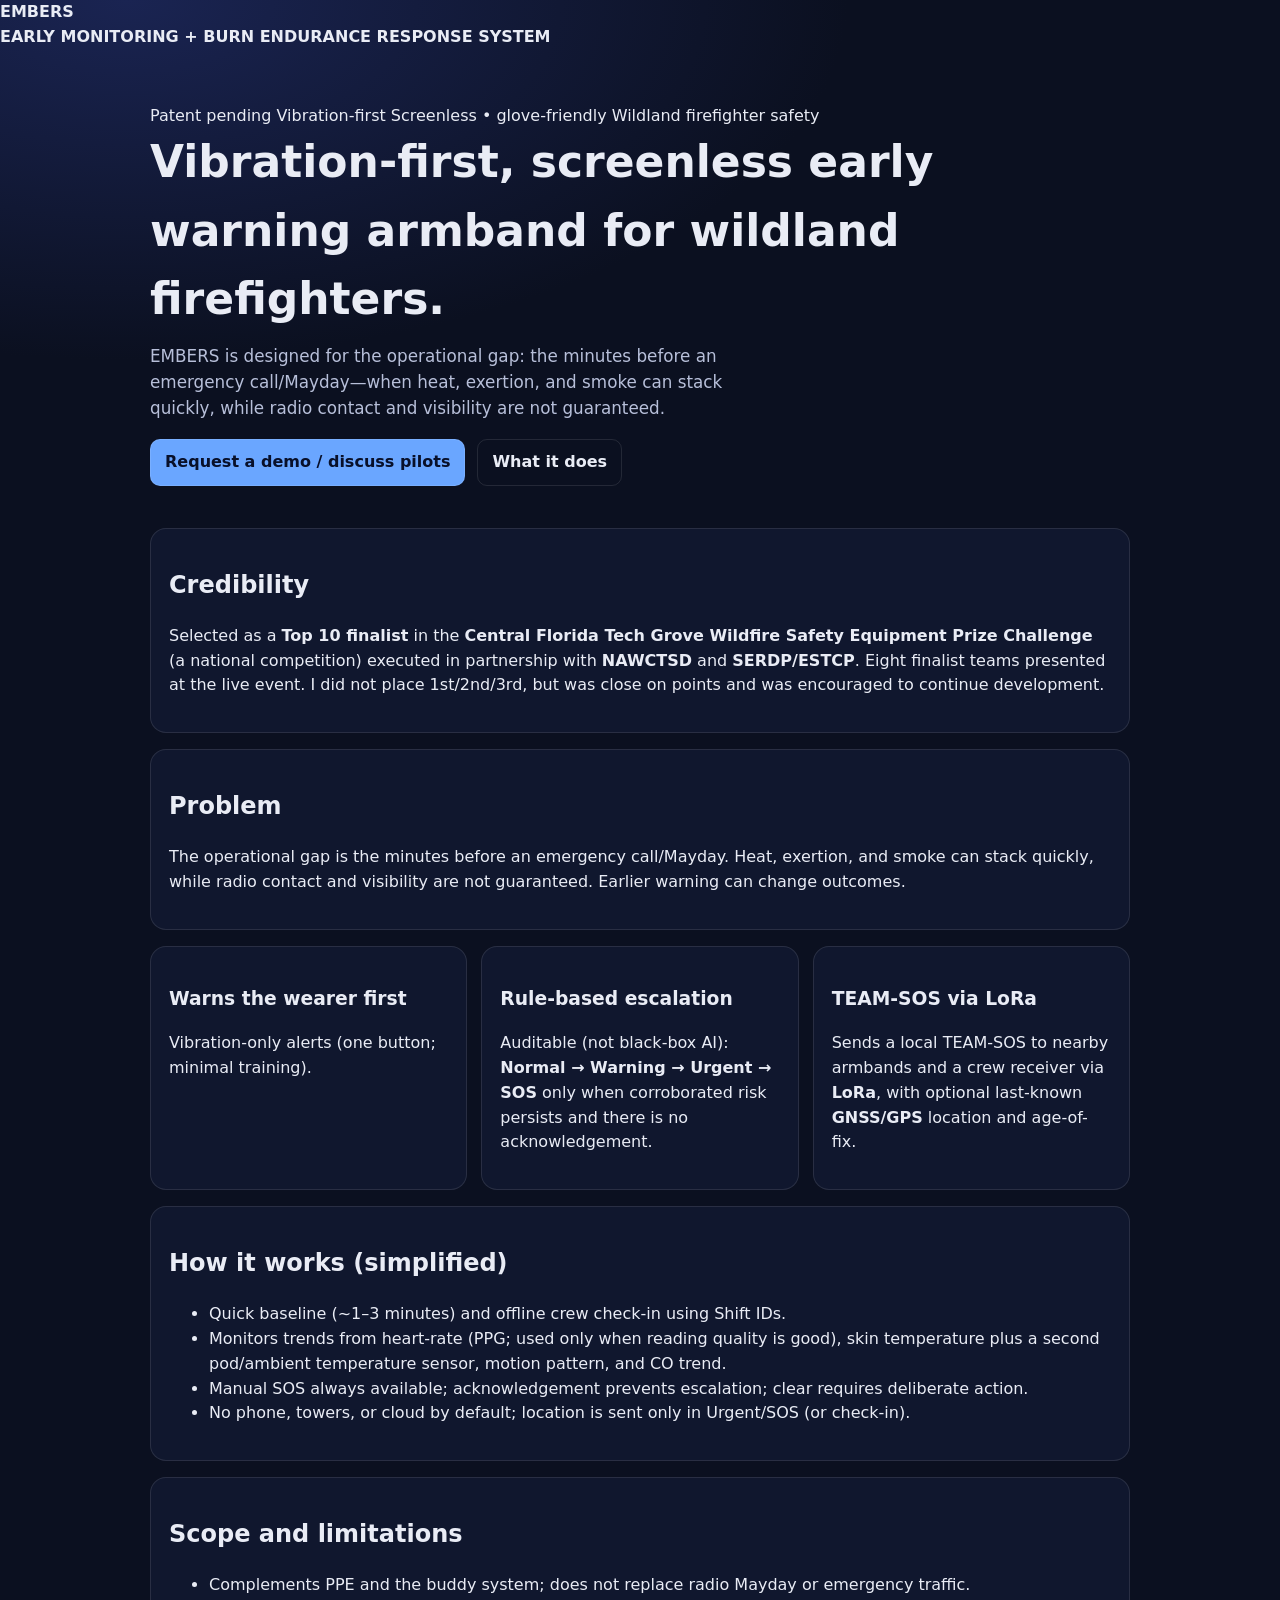
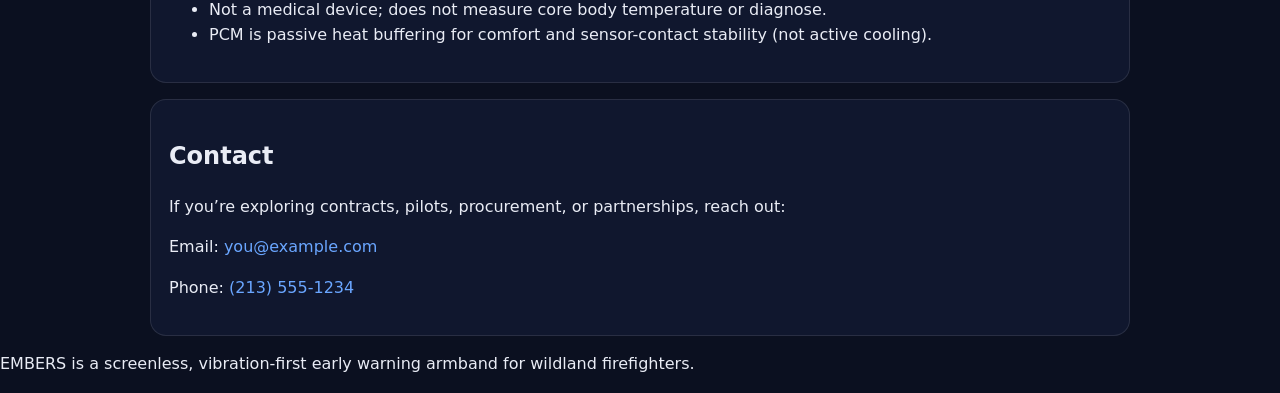
==== index.html @ fbd18cb7 "Update index.html" ====
<!doctype html>
<html lang="en">
  <head>
    <meta charset="UTF-8" />
    <meta name="viewport" content="width=device-width, initial-scale=1" />
    <title>EMBERS — Wildland Firefighter Safety Armband</title>
    <meta
      name="description"
      content="EMBERS (Early Monitoring + Burn-Endurance Response System) is a vibration-first, screenless early warning armband for wildland firefighters. Patent pending."
    />
    <!-- Your CSS file is currently named styls.css -->
    <link rel="stylesheet" href="styls.css" />
  </head>

  <body>
    <!-- Top-left mini logo + acronym -->
    <header class="topbar">
      <div class="brand">
        <!-- Upload a mini logo named embers-mini.png (or embers-mini.svg) -->
        <img class="brandLogo" src="embers-mini.png" alt="EMBERS mini logo"
             onerror="this.style.display='none'">
        <div class="brandText">
          <div class="brandName">EMBERS</div>
          <div class="brandSpellout">EARLY MONITORING + BURN ENDURANCE RESPONSE SYSTEM</div>
        </div>
      </div>
    </header>

    <main class="wrap">
      <section class="hero">
        <div class="badges">
          <span class="badge">Patent pending</span>
          <span class="badge subtle">Vibration-first</span>
          <span class="badge subtle">Screenless • glove-friendly</span>
          <span class="badge subtle">Wildland firefighter safety</span>
        </div>

        <h1>Vibration-first, screenless early warning armband for wildland firefighters.</h1>

        <p class="lead">
          EMBERS is designed for the operational gap: the minutes before an emergency call/Mayday—when heat, exertion,
          and smoke can stack quickly, while radio contact and visibility are not guaranteed.
        </p>

        <div class="cta">
          <a class="btn" href="#contact">Request a demo / discuss pilots</a>
          <a class="btn ghost" href="#does">What it does</a>
        </div>
      </section>

      <section class="card">
        <h2>Credibility</h2>
        <p>
          Selected as a <strong>Top 10 finalist</strong> in the
          <strong> Central Florida Tech Grove Wildfire Safety Equipment Prize Challenge</strong> (a national competition)
          executed in partnership with <strong>NAWCTSD</strong> and <strong>SERDP/ESTCP</strong>. Eight finalist teams
          presented at the live event. I did not place 1st/2nd/3rd, but was close on points and was encouraged to
          continue development.
        </p>
      </section>

      <section class="card" id="problem">
        <h2>Problem</h2>
        <p>
          The operational gap is the minutes before an emergency call/Mayday. Heat, exertion, and smoke can stack quickly,
          while radio contact and visibility are not guaranteed. Earlier warning can change outcomes.
        </p>
      </section>

      <section class="grid" id="does">
        <div class="card">
          <h3>Warns the wearer first</h3>
          <p>Vibration-only alerts (one button; minimal training).</p>
        </div>

        <div class="card">
          <h3>Rule-based escalation</h3>
          <p>
            Auditable (not black-box AI): <strong>Normal → Warning → Urgent → SOS</strong> only when corroborated risk
            persists and there is no acknowledgement.
          </p>
        </div>

        <div class="card">
          <h3>TEAM‑SOS via LoRa</h3>
          <p>
            Sends a local TEAM‑SOS to nearby armbands and a crew receiver via <strong>LoRa</strong>, with optional last-known
            <strong> GNSS/GPS</strong> location and age-of-fix.
          </p>
        </div>
      </section>

      <section class="card" id="how">
        <h2>How it works (simplified)</h2>
        <ul class="bullets">
          <li>Quick baseline (~1–3 minutes) and offline crew check-in using Shift IDs.</li>
          <li>
            Monitors trends from heart-rate (PPG; used only when reading quality is good), skin temperature plus a second
            pod/ambient temperature sensor, motion pattern, and CO trend.
          </li>
          <li>Manual SOS always available; acknowledgement prevents escalation; clear requires deliberate action.</li>
          <li>No phone, towers, or cloud by default; location is sent only in Urgent/SOS (or check-in).</li>
        </ul>
      </section>

      <section class="card" id="scope">
        <h2>Scope and limitations</h2>
        <ul class="bullets">
          <li>Complements PPE and the buddy system; does not replace radio Mayday or emergency traffic.</li>
          <li>Not a medical device; does not measure core body temperature or diagnose.</li>
          <li>PCM is passive heat buffering for comfort and sensor-contact stability (not active cooling).</li>
        </ul>
      </section>

      <section class="card" id="contact">
        <h2>Contact</h2>
        <p>If you’re exploring contracts, pilots, procurement, or partnerships, reach out:</p>

        <!-- CHANGE THESE -->
        <p>Email: <a href="mailto:you@example.com">you@example.com</a></p>
        <p>Phone: <a href="tel:+12135551234">(213) 555-1234</a></p>
      </section>
    </main>

    <!-- Bottom explanation + flame logo -->
    <section class="bottomMark">
      <p class="embersOneLine">
        EMBERS is a screenless, vibration-first early warning armband for wildland firefighters.
      </p>

      <!-- Upload a flame logo named embers-flame.png (or embers-flame.svg) -->
      <img class="flameLogo" src="embers-flame.png" alt="EMBERS flame logo"
           onerror="this.style.display='none'">
    </section>

    <script src="script.js"></script>
  </body>
</html>
---- styls.css ----
:root{
  --bg:#0b1020;
  --card:#121a33;
  --text:#e9ecf5;
  --muted:#b7bfd9;
  --accent:#6aa6ff;
  --border: rgba(255,255,255,.10);
}

*{ box-sizing:border-box; }
html,body{ margin:0; padding:0; }
body{
  font-family: system-ui, -apple-system, Segoe UI, Roboto, Arial, sans-serif;
  background: radial-gradient(1200px 600px at 10% 0%, #1a2452 0%, var(--bg) 60%);
  color: var(--text);
  line-height: 1.55;
}

a{ color: var(--accent); text-decoration: none; }
a:hover{ text-decoration: underline; }

.wrap{ width:min(980px, 92vw); margin:0 auto; }

.header{
  padding: 18px 0;
  display:flex;
  align-items:center;
  justify-content:space-between;
  gap:16px;
  position: sticky;
  top: 0;
  backdrop-filter: blur(10px);
  background: rgba(11,16,32,.65);
  border-bottom: 1px solid var(--border);
}

.brand{ font-weight: 700; }

.nav{ display:flex; align-items:center; gap:14px; }
.nav a{ color: var(--text); opacity:.9; }
.nav a:hover{ opacity:1; }

.btn{
  display:inline-block;
  padding: 10px 14px;
  border-radius: 10px;
  background: var(--accent);
  color: #08102a;
  font-weight: 700;
  border: 1px solid rgba(255,255,255,.1);
}
.btn:hover{ text-decoration:none; filter: brightness(1.05); }
.btn.ghost{
  background: transparent;
  color: var(--text);
  border: 1px solid var(--border);
}

.hero{ padding: 54px 0 26px; }
.hero h1{ font-size: clamp(28px, 4vw, 44px); margin:0 0 10px; }
.lead{ color: var(--muted); font-size: 1.05rem; margin:0 0 18px; max-width: 60ch; }
.cta{ display:flex; gap:12px; flex-wrap:wrap; }

.card{
  background: rgba(18,26,51,.8);
  border: 1px solid var(--border);
  border-radius: 16px;
  padding: 18px;
  margin: 16px 0;
}

.grid{
  display:grid;
  grid-template-columns: repeat(3, 1fr);
  gap: 14px;
  margin: 16px 0;
}
.grid .card{ margin:0; }

.footer{
  padding: 26px 0 50px;
  color: var(--muted);
  text-align: center;
  font-size: .95rem;
}

@media (max-width: 820px){
  .grid{ grid-template-columns: 1fr; }
  .nav{ gap:10px; }
}
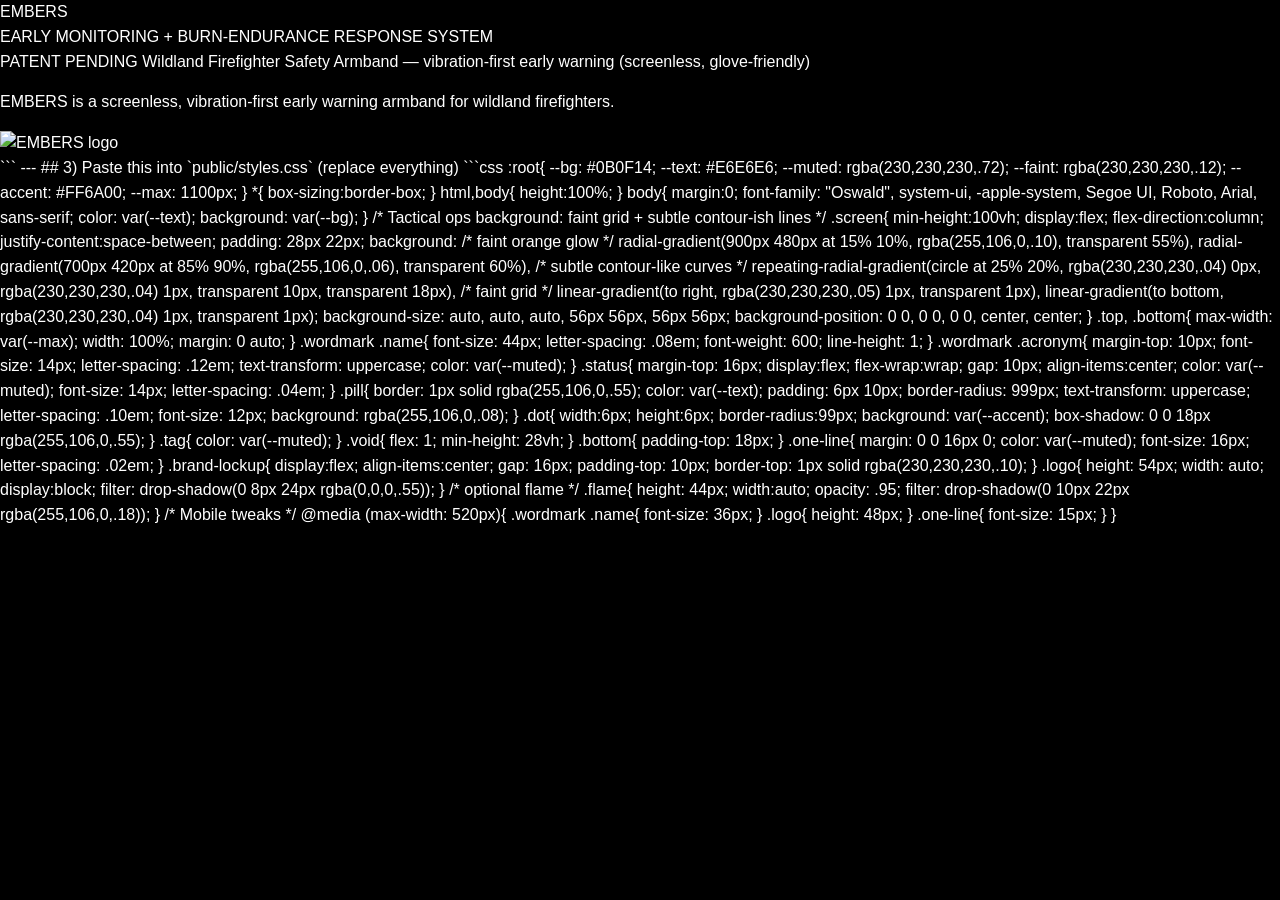
==== commit 2f70ae74: "Update index.html" ====
--- a/index.html
+++ b/index.html
@@ -1,138 +1,209 @@
 <!doctype html>
 <html lang="en">
-  <head>
-    <meta charset="UTF-8" />
-    <meta name="viewport" content="width=device-width, initial-scale=1" />
-    <title>EMBERS — Wildland Firefighter Safety Armband</title>
-    <meta
-      name="description"
-      content="EMBERS (Early Monitoring + Burn-Endurance Response System) is a vibration-first, screenless early warning armband for wildland firefighters. Patent pending."
-    />
-    <!-- Your CSS file is currently named styls.css -->
-    <link rel="stylesheet" href="styls.css" />
-  </head>
-
-  <body>
-    <!-- Top-left mini logo + acronym -->
-    <header class="topbar">
-      <div class="brand">
-        <!-- Upload a mini logo named embers-mini.png (or embers-mini.svg) -->
-        <img class="brandLogo" src="embers-mini.png" alt="EMBERS mini logo"
-             onerror="this.style.display='none'">
-        <div class="brandText">
-          <div class="brandName">EMBERS</div>
-          <div class="brandSpellout">EARLY MONITORING + BURN ENDURANCE RESPONSE SYSTEM</div>
-        </div>
+<head>
+  <meta charset="utf-8" />
+  <meta name="viewport" content="width=device-width,initial-scale=1" />
+  <title>EMBERS</title>
+
+  <!-- Oswald font -->
+  <link rel="preconnect" href="https://fonts.googleapis.com">
+  <link rel="preconnect" href="https://fonts.gstatic.com" crossorigin>
+  <link href="https://fonts.googleapis.com/css2?family=Oswald:wght@300;400;500;600;700&display=swap" rel="stylesheet">
+
+  <link rel="stylesheet" href="./styles.css" />
+</head>
+
+<body>
+  <main class="screen">
+    <!-- Minimal top area (optional). Leave empty for ultra-minimal look. -->
+    <header class="top">
+      <div class="wordmark">
+        <div class="name">EMBERS</div>
+        <div class="acronym">EARLY MONITORING + BURN‑ENDURANCE RESPONSE SYSTEM</div>
+      </div>
+      <div class="status">
+        <span class="pill">PATENT PENDING</span>
+        <span class="dot"></span>
+        <span class="tag">Wildland Firefighter Safety Armband — vibration‑first early warning (screenless, glove‑friendly)</span>
       </div>
     </header>
 
-    <main class="wrap">
-      <section class="hero">
-        <div class="badges">
-          <span class="badge">Patent pending</span>
-          <span class="badge subtle">Vibration-first</span>
-          <span class="badge subtle">Screenless • glove-friendly</span>
-          <span class="badge subtle">Wildland firefighter safety</span>
-        </div>
-
-        <h1>Vibration-first, screenless early warning armband for wildland firefighters.</h1>
-
-        <p class="lead">
-          EMBERS is designed for the operational gap: the minutes before an emergency call/Mayday—when heat, exertion,
-          and smoke can stack quickly, while radio contact and visibility are not guaranteed.
-        </p>
-
-        <div class="cta">
-          <a class="btn" href="#contact">Request a demo / discuss pilots</a>
-          <a class="btn ghost" href="#does">What it does</a>
-        </div>
-      </section>
-
-      <section class="card">
-        <h2>Credibility</h2>
-        <p>
-          Selected as a <strong>Top 10 finalist</strong> in the
-          <strong> Central Florida Tech Grove Wildfire Safety Equipment Prize Challenge</strong> (a national competition)
-          executed in partnership with <strong>NAWCTSD</strong> and <strong>SERDP/ESTCP</strong>. Eight finalist teams
-          presented at the live event. I did not place 1st/2nd/3rd, but was close on points and was encouraged to
-          continue development.
-        </p>
-      </section>
-
-      <section class="card" id="problem">
-        <h2>Problem</h2>
-        <p>
-          The operational gap is the minutes before an emergency call/Mayday. Heat, exertion, and smoke can stack quickly,
-          while radio contact and visibility are not guaranteed. Earlier warning can change outcomes.
-        </p>
-      </section>
-
-      <section class="grid" id="does">
-        <div class="card">
-          <h3>Warns the wearer first</h3>
-          <p>Vibration-only alerts (one button; minimal training).</p>
-        </div>
-
-        <div class="card">
-          <h3>Rule-based escalation</h3>
-          <p>
-            Auditable (not black-box AI): <strong>Normal → Warning → Urgent → SOS</strong> only when corroborated risk
-            persists and there is no acknowledgement.
-          </p>
-        </div>
-
-        <div class="card">
-          <h3>TEAM‑SOS via LoRa</h3>
-          <p>
-            Sends a local TEAM‑SOS to nearby armbands and a crew receiver via <strong>LoRa</strong>, with optional last-known
-            <strong> GNSS/GPS</strong> location and age-of-fix.
-          </p>
-        </div>
-      </section>
-
-      <section class="card" id="how">
-        <h2>How it works (simplified)</h2>
-        <ul class="bullets">
-          <li>Quick baseline (~1–3 minutes) and offline crew check-in using Shift IDs.</li>
-          <li>
-            Monitors trends from heart-rate (PPG; used only when reading quality is good), skin temperature plus a second
-            pod/ambient temperature sensor, motion pattern, and CO trend.
-          </li>
-          <li>Manual SOS always available; acknowledgement prevents escalation; clear requires deliberate action.</li>
-          <li>No phone, towers, or cloud by default; location is sent only in Urgent/SOS (or check-in).</li>
-        </ul>
-      </section>
-
-      <section class="card" id="scope">
-        <h2>Scope and limitations</h2>
-        <ul class="bullets">
-          <li>Complements PPE and the buddy system; does not replace radio Mayday or emergency traffic.</li>
-          <li>Not a medical device; does not measure core body temperature or diagnose.</li>
-          <li>PCM is passive heat buffering for comfort and sensor-contact stability (not active cooling).</li>
-        </ul>
-      </section>
-
-      <section class="card" id="contact">
-        <h2>Contact</h2>
-        <p>If you’re exploring contracts, pilots, procurement, or partnerships, reach out:</p>
-
-        <!-- CHANGE THESE -->
-        <p>Email: <a href="mailto:you@example.com">you@example.com</a></p>
-        <p>Phone: <a href="tel:+12135551234">(213) 555-1234</a></p>
-      </section>
-    </main>
-
-    <!-- Bottom explanation + flame logo -->
-    <section class="bottomMark">
-      <p class="embersOneLine">
-        EMBERS is a screenless, vibration-first early warning armband for wildland firefighters.
+    <!-- Big empty tactical space -->
+    <section class="void" aria-hidden="true"></section>
+
+    <!-- Bottom lockup -->
+    <footer class="bottom">
+      <p class="one-line">
+        EMBERS is a screenless, vibration‑first early warning armband for wildland firefighters.
       </p>
 
-      <!-- Upload a flame logo named embers-flame.png (or embers-flame.svg) -->
-      <img class="flameLogo" src="embers-flame.png" alt="EMBERS flame logo"
-           onerror="this.style.display='none'">
-    </section>
-
-    <script src="script.js"></script>
-  </body>
+      <div class="brand-lockup">
+        <img class="logo" src="./assets/embers-logo.png" alt="EMBERS logo">
+        <!-- Optional flame. Delete this line if you don’t have it. -->
+        <!-- <img class="flame" src="./assets/flame.png" alt="Flame mark"> -->
+      </div>
+    </footer>
+  </main>
+</body>
 </html>
+```
+
+---
+
+## 3) Paste this into `public/styles.css` (replace everything)
+```css
+:root{
+  --bg: #0B0F14;
+  --text: #E6E6E6;
+  --muted: rgba(230,230,230,.72);
+  --faint: rgba(230,230,230,.12);
+  --accent: #FF6A00;
+
+  --max: 1100px;
+}
+
+*{ box-sizing:border-box; }
+html,body{ height:100%; }
+body{
+  margin:0;
+  font-family: "Oswald", system-ui, -apple-system, Segoe UI, Roboto, Arial, sans-serif;
+  color: var(--text);
+  background: var(--bg);
+}
+
+/* Tactical ops background: faint grid + subtle contour-ish lines */
+.screen{
+  min-height:100vh;
+  display:flex;
+  flex-direction:column;
+  justify-content:space-between;
+  padding: 28px 22px;
+
+  background:
+    /* faint orange glow */
+    radial-gradient(900px 480px at 15% 10%, rgba(255,106,0,.10), transparent 55%),
+    radial-gradient(700px 420px at 85% 90%, rgba(255,106,0,.06), transparent 60%),
+
+    /* subtle contour-like curves */
+    repeating-radial-gradient(circle at 25% 20%,
+      rgba(230,230,230,.04) 0px,
+      rgba(230,230,230,.04) 1px,
+      transparent 10px,
+      transparent 18px),
+
+    /* faint grid */
+    linear-gradient(to right, rgba(230,230,230,.05) 1px, transparent 1px),
+    linear-gradient(to bottom, rgba(230,230,230,.04) 1px, transparent 1px);
+
+  background-size:
+    auto,
+    auto,
+    auto,
+    56px 56px,
+    56px 56px;
+
+  background-position:
+    0 0,
+    0 0,
+    0 0,
+    center,
+    center;
+}
+
+.top, .bottom{
+  max-width: var(--max);
+  width: 100%;
+  margin: 0 auto;
+}
+
+.wordmark .name{
+  font-size: 44px;
+  letter-spacing: .08em;
+  font-weight: 600;
+  line-height: 1;
+}
+
+.wordmark .acronym{
+  margin-top: 10px;
+  font-size: 14px;
+  letter-spacing: .12em;
+  text-transform: uppercase;
+  color: var(--muted);
+}
+
+.status{
+  margin-top: 16px;
+  display:flex;
+  flex-wrap:wrap;
+  gap: 10px;
+  align-items:center;
+  color: var(--muted);
+  font-size: 14px;
+  letter-spacing: .04em;
+}
+
+.pill{
+  border: 1px solid rgba(255,106,0,.55);
+  color: var(--text);
+  padding: 6px 10px;
+  border-radius: 999px;
+  text-transform: uppercase;
+  letter-spacing: .10em;
+  font-size: 12px;
+  background: rgba(255,106,0,.08);
+}
+
+.dot{
+  width:6px; height:6px;
+  border-radius:99px;
+  background: var(--accent);
+  box-shadow: 0 0 18px rgba(255,106,0,.55);
+}
+
+.tag{ color: var(--muted); }
+
+.void{
+  flex: 1;
+  min-height: 28vh;
+}
+
+.bottom{
+  padding-top: 18px;
+}
+
+.one-line{
+  margin: 0 0 16px 0;
+  color: var(--muted);
+  font-size: 16px;
+  letter-spacing: .02em;
+}
+
+.brand-lockup{
+  display:flex;
+  align-items:center;
+  gap: 16px;
+  padding-top: 10px;
+  border-top: 1px solid rgba(230,230,230,.10);
+}
+
+.logo{
+  height: 54px;
+  width: auto;
+  display:block;
+  filter: drop-shadow(0 8px 24px rgba(0,0,0,.55));
+}
+
+/* optional flame */
+.flame{
+  height: 44px;
+  width:auto;
+  opacity: .95;
+  filter: drop-shadow(0 10px 22px rgba(255,106,0,.18));
+}
+
+/* Mobile tweaks */
+@media (max-width: 520px){
+  .wordmark .name{ font-size: 36px; }
+  .logo{ height: 48px; }
+  .one-line{ font-size: 15px; }
+}
--- a/styles.css
+++ b/styles.css
@@ -0,0 +1,126 @@
+:root{
+  --bg:#000;
+  --text:#fff;
+  --muted:rgba(255,255,255,.85);
+  --card: rgba(255,255,255,.06);
+  --border: rgba(255,255,255,.14);
+  --accent: #ff6a2b; /* ember orange */
+}
+
+*{ box-sizing:border-box; }
+html,body{ margin:0; padding:0; }
+body{
+  font-family: Arial, system-ui, -apple-system, Segoe UI, Roboto, sans-serif;
+  color: var(--text);
+  line-height: 1.55;
+  background: var(--bg);
+}
+
+a{ color: var(--text); }
+a:hover{ opacity: .9; }
+
+.wrap{
+  width: min(980px, 92vw);
+  margin: 0 auto;
+  padding-bottom: 140px; /* space so bottom logo doesn't cover content */
+}
+
+/* Top-left brand */
+.topbar{ padding: 16px 18px; }
+.brand{ display:flex; align-items:center; gap: 12px; }
+.brandLogo{ width: 34px; height: 34px; object-fit: contain; }
+.brandName{ font-weight: 900; letter-spacing: .4px; line-height: 1.05; }
+.brandSpellout{ font-size: 12px; opacity: .92; letter-spacing: .25px; margin-top: 2px; }
+
+/* Hero */
+.hero{ padding: 10px 0 6px; }
+h1{ font-size: clamp(26px, 4vw, 44px); line-height: 1.12; margin: 10px 0 10px; }
+.lead{ color: var(--muted); max-width: 70ch; margin: 0 0 14px; }
+
+.badges{ display:flex; gap: 10px; flex-wrap: wrap; }
+.badge{
+  border: 1px solid var(--border);
+  background: rgba(255,255,255,.06);
+  padding: 7px 10px;
+  border-radius: 999px;
+  font-size: 12px;
+  font-weight: 700;
+}
+.badge.subtle{ opacity: .9; }
+
+.cta{ display:flex; gap: 10px; flex-wrap: wrap; margin: 10px 0 6px; }
+.btn{
+  display:inline-flex;
+  align-items:center;
+  justify-content:center;
+  padding: 10px 14px;
+  border-radius: 12px;
+  background: var(--accent);
+  color: #1b0c07;
+  font-weight: 900;
+  text-decoration: none;
+  border: 1px solid rgba(255,255,255,.12);
+}
+.btn:hover{ filter: brightness(1.05); }
+.btn.ghost{
+  background: transparent;
+  color: var(--text);
+  border: 1px solid var(--border);
+}
+
+/* Cards / sections */
+.card{
+  margin: 14px 0;
+  padding: 16px;
+  background: var(--card);
+  border: 1px solid var(--border);
+  border-radius: 16px;
+}
+h2{ margin: 0 0 10px; font-size: 18px; }
+h3{ margin: 0 0 8px; font-size: 16px; }
+
+.grid{
+  display:grid;
+  grid-template-columns: repeat(3, 1fr);
+  gap: 12px;
+  margin: 14px 0;
+}
+
+.bullets{ margin: 0; padding-left: 18px; color: var(--muted); }
+.bullets li{ margin: 8px 0; }
+
+/* Bottom explanation + flame logo */
+.bottomMark{
+  position: fixed;
+  left: 0;
+  right: 0;
+  bottom: 12px;
+  display: grid;
+  gap: 10px;
+  place-items: center;
+  padding: 0 14px;
+  text-align: center;
+}
+
+.embersOneLine{
+  margin: 0;
+  font-size: 13px;
+  opacity: .95;
+  max-width: 920px;
+}
+
+.flameLogo{
+  height: 62px;
+  width: auto;
+  object-fit: contain;
+  filter: drop-shadow(0 10px 18px rgba(0,0,0,.55));
+}
+
+@media (max-width: 860px){
+  .grid{ grid-template-columns: 1fr; }
+}
+
+@media (max-width: 520px){
+  .brandSpellout{ font-size: 11px; }
+  .flameLogo{ height: 54px; }
+}
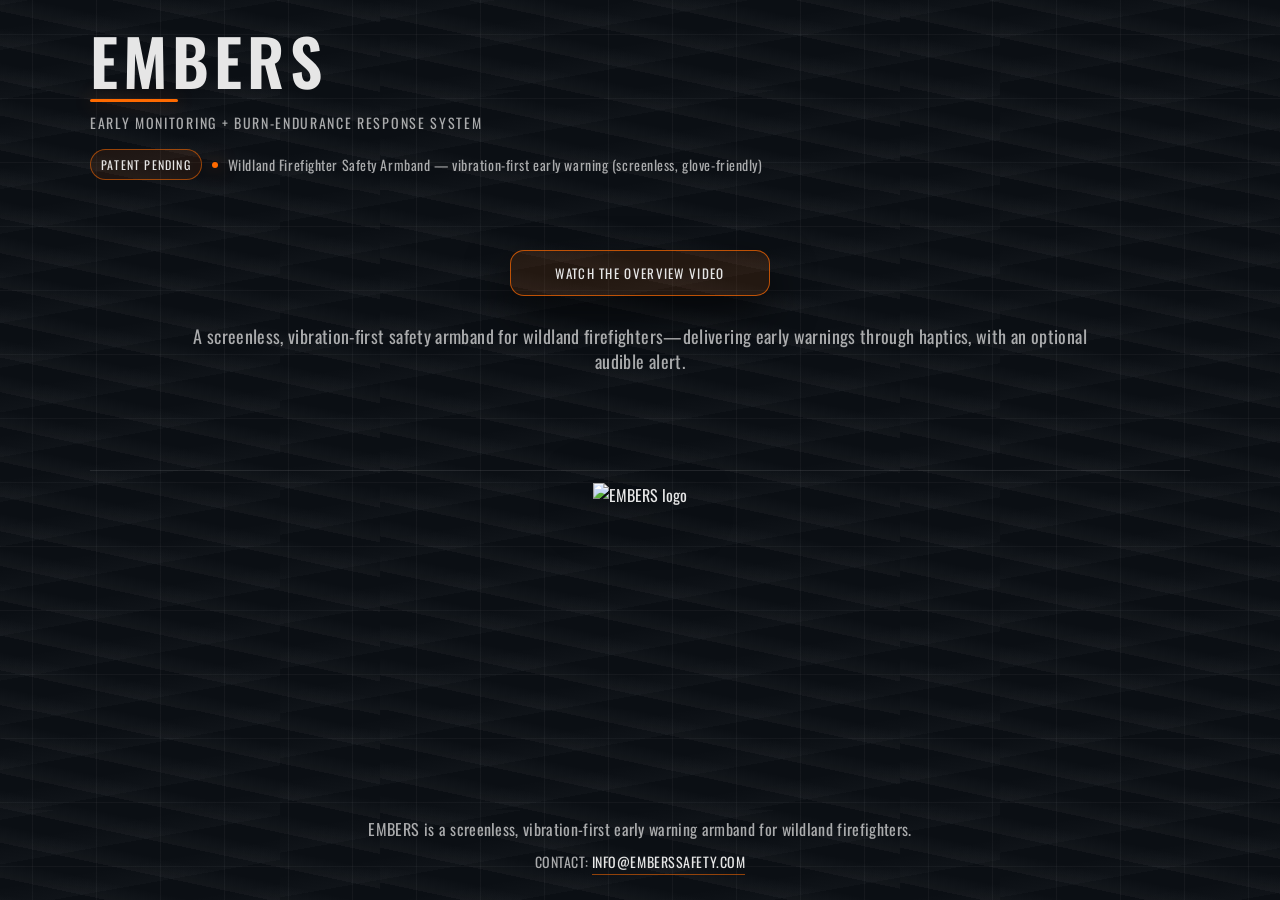
==== commit ecc61867: "Update index.html" ====
--- a/index.html
+++ b/index.html
@@ -15,195 +15,50 @@
 
 <body>
   <main class="screen">
-    <!-- Minimal top area (optional). Leave empty for ultra-minimal look. -->
     <header class="top">
       <div class="wordmark">
-        <div class="name">EMBERS</div>
+        <div class="name">
+          EMBERS
+          <span class="underline" aria-hidden="true"></span>
+        </div>
         <div class="acronym">EARLY MONITORING + BURN‑ENDURANCE RESPONSE SYSTEM</div>
       </div>
+
       <div class="status">
         <span class="pill">PATENT PENDING</span>
         <span class="dot"></span>
         <span class="tag">Wildland Firefighter Safety Armband — vibration‑first early warning (screenless, glove‑friendly)</span>
       </div>
+
+      <div class="cta-row">
+        <a class="yt-btn yt-btn--primary"
+           href="https://www.youtube.com/watch?v=4FvP-EvXo1s"
+           target="_blank"
+           rel="noopener noreferrer">
+          Watch the overview video
+        </a>
+      </div>
+
+      <p class="simple-blurb">
+        A screenless, vibration‑first safety armband for wildland firefighters—delivering early warnings through haptics, with an optional audible alert.
+      </p>
     </header>
 
-    <!-- Big empty tactical space -->
     <section class="void" aria-hidden="true"></section>
 
-    <!-- Bottom lockup -->
     <footer class="bottom">
-      <p class="one-line">
+      <div class="brand-lockup brand-lockup--hero">
+        <img class="logo logo--hero" src="./assets/embers-logo.png" alt="EMBERS logo">
+      </div>
+
+      <p class="one-line one-line--center">
         EMBERS is a screenless, vibration‑first early warning armband for wildland firefighters.
       </p>
 
-      <div class="brand-lockup">
-        <img class="logo" src="./assets/embers-logo.png" alt="EMBERS logo">
-        <!-- Optional flame. Delete this line if you don’t have it. -->
-        <!-- <img class="flame" src="./assets/flame.png" alt="Flame mark"> -->
-      </div>
+      <p class="contact-line">
+        Contact: <a class="contact-link" href="mailto:info@emberssafety.com">info@emberssafety.com</a>
+      </p>
     </footer>
   </main>
 </body>
 </html>
-```
-
----
-
-## 3) Paste this into `public/styles.css` (replace everything)
-```css
-:root{
-  --bg: #0B0F14;
-  --text: #E6E6E6;
-  --muted: rgba(230,230,230,.72);
-  --faint: rgba(230,230,230,.12);
-  --accent: #FF6A00;
-
-  --max: 1100px;
-}
-
-*{ box-sizing:border-box; }
-html,body{ height:100%; }
-body{
-  margin:0;
-  font-family: "Oswald", system-ui, -apple-system, Segoe UI, Roboto, Arial, sans-serif;
-  color: var(--text);
-  background: var(--bg);
-}
-
-/* Tactical ops background: faint grid + subtle contour-ish lines */
-.screen{
-  min-height:100vh;
-  display:flex;
-  flex-direction:column;
-  justify-content:space-between;
-  padding: 28px 22px;
-
-  background:
-    /* faint orange glow */
-    radial-gradient(900px 480px at 15% 10%, rgba(255,106,0,.10), transparent 55%),
-    radial-gradient(700px 420px at 85% 90%, rgba(255,106,0,.06), transparent 60%),
-
-    /* subtle contour-like curves */
-    repeating-radial-gradient(circle at 25% 20%,
-      rgba(230,230,230,.04) 0px,
-      rgba(230,230,230,.04) 1px,
-      transparent 10px,
-      transparent 18px),
-
-    /* faint grid */
-    linear-gradient(to right, rgba(230,230,230,.05) 1px, transparent 1px),
-    linear-gradient(to bottom, rgba(230,230,230,.04) 1px, transparent 1px);
-
-  background-size:
-    auto,
-    auto,
-    auto,
-    56px 56px,
-    56px 56px;
-
-  background-position:
-    0 0,
-    0 0,
-    0 0,
-    center,
-    center;
-}
-
-.top, .bottom{
-  max-width: var(--max);
-  width: 100%;
-  margin: 0 auto;
-}
-
-.wordmark .name{
-  font-size: 44px;
-  letter-spacing: .08em;
-  font-weight: 600;
-  line-height: 1;
-}
-
-.wordmark .acronym{
-  margin-top: 10px;
-  font-size: 14px;
-  letter-spacing: .12em;
-  text-transform: uppercase;
-  color: var(--muted);
-}
-
-.status{
-  margin-top: 16px;
-  display:flex;
-  flex-wrap:wrap;
-  gap: 10px;
-  align-items:center;
-  color: var(--muted);
-  font-size: 14px;
-  letter-spacing: .04em;
-}
-
-.pill{
-  border: 1px solid rgba(255,106,0,.55);
-  color: var(--text);
-  padding: 6px 10px;
-  border-radius: 999px;
-  text-transform: uppercase;
-  letter-spacing: .10em;
-  font-size: 12px;
-  background: rgba(255,106,0,.08);
-}
-
-.dot{
-  width:6px; height:6px;
-  border-radius:99px;
-  background: var(--accent);
-  box-shadow: 0 0 18px rgba(255,106,0,.55);
-}
-
-.tag{ color: var(--muted); }
-
-.void{
-  flex: 1;
-  min-height: 28vh;
-}
-
-.bottom{
-  padding-top: 18px;
-}
-
-.one-line{
-  margin: 0 0 16px 0;
-  color: var(--muted);
-  font-size: 16px;
-  letter-spacing: .02em;
-}
-
-.brand-lockup{
-  display:flex;
-  align-items:center;
-  gap: 16px;
-  padding-top: 10px;
-  border-top: 1px solid rgba(230,230,230,.10);
-}
-
-.logo{
-  height: 54px;
-  width: auto;
-  display:block;
-  filter: drop-shadow(0 8px 24px rgba(0,0,0,.55));
-}
-
-/* optional flame */
-.flame{
-  height: 44px;
-  width:auto;
-  opacity: .95;
-  filter: drop-shadow(0 10px 22px rgba(255,106,0,.18));
-}
-
-/* Mobile tweaks */
-@media (max-width: 520px){
-  .wordmark .name{ font-size: 36px; }
-  .logo{ height: 48px; }
-  .one-line{ font-size: 15px; }
-}
--- a/styles.css
+++ b/styles.css
@@ -1,126 +1,255 @@
 :root{
-  --bg:#000;
-  --text:#fff;
-  --muted:rgba(255,255,255,.85);
-  --card: rgba(255,255,255,.06);
-  --border: rgba(255,255,255,.14);
-  --accent: #ff6a2b; /* ember orange */
+  --bg: #0B0F14;
+  --text: #E6E6E6;
+  --muted: rgba(230,230,230,.72);
+  --faint: rgba(230,230,230,.12);
+  --accent: #FF6A00;
+
+  --max: 1100px;
 }
 
 *{ box-sizing:border-box; }
-html,body{ margin:0; padding:0; }
+html,body{ height:100%; }
+
 body{
-  font-family: Arial, system-ui, -apple-system, Segoe UI, Roboto, sans-serif;
-  color: var(--text);
-  line-height: 1.55;
+  margin:0;
+  font-family: "Oswald", system-ui, -apple-system, Segoe UI, Roboto, Arial, sans-serif;
+  color: var(--text);
   background: var(--bg);
 }
 
-a{ color: var(--text); }
-a:hover{ opacity: .9; }
-
-.wrap{
-  width: min(980px, 92vw);
+/* Flat tactical map vibe: near-black with subtle grid + map-like linework */
+.screen{
+  min-height:100vh;
+  display:flex;
+  flex-direction:column;
+  justify-content:space-between;
+  padding: 28px 22px;
+  background: var(--bg);
+
+  background-image:
+    linear-gradient(to right, rgba(230,230,230,.045) 1px, transparent 1px),
+    linear-gradient(to bottom, rgba(230,230,230,.04) 1px, transparent 1px),
+    repeating-linear-gradient(
+      12deg,
+      rgba(230,230,230,.035) 0px,
+      rgba(230,230,230,.035) 1px,
+      transparent 18px,
+      transparent 34px
+    ),
+    repeating-linear-gradient(
+      -10deg,
+      rgba(230,230,230,.02) 0px,
+      rgba(230,230,230,.02) 1px,
+      transparent 22px,
+      transparent 44px
+    );
+
+  background-size:
+    64px 64px,
+    64px 64px,
+    520px 520px,
+    720px 720px;
+
+  background-position: center, center, center, center;
+}
+
+.top, .bottom{
+  max-width: var(--max);
+  width: 100%;
   margin: 0 auto;
-  padding-bottom: 140px; /* space so bottom logo doesn't cover content */
-}
-
-/* Top-left brand */
-.topbar{ padding: 16px 18px; }
-.brand{ display:flex; align-items:center; gap: 12px; }
-.brandLogo{ width: 34px; height: 34px; object-fit: contain; }
-.brandName{ font-weight: 900; letter-spacing: .4px; line-height: 1.05; }
-.brandSpellout{ font-size: 12px; opacity: .92; letter-spacing: .25px; margin-top: 2px; }
-
-/* Hero */
-.hero{ padding: 10px 0 6px; }
-h1{ font-size: clamp(26px, 4vw, 44px); line-height: 1.12; margin: 10px 0 10px; }
-.lead{ color: var(--muted); max-width: 70ch; margin: 0 0 14px; }
-
-.badges{ display:flex; gap: 10px; flex-wrap: wrap; }
-.badge{
-  border: 1px solid var(--border);
-  background: rgba(255,255,255,.06);
-  padding: 7px 10px;
+}
+
+.wordmark .name{
+  font-size: 64px;
+  letter-spacing: .08em;
+  font-weight: 600;
+  line-height: 1;
+}
+
+.wordmark .acronym{
+  margin-top: 10px;
+  font-size: 14px;
+  letter-spacing: .12em;
+  text-transform: uppercase;
+  color: var(--muted);
+}
+
+.status{
+  margin-top: 16px;
+  display:flex;
+  flex-wrap:wrap;
+  gap: 10px;
+  align-items:center;
+  color: var(--muted);
+  font-size: 14px;
+  letter-spacing: .04em;
+}
+
+.pill{
+  border: 1px solid rgba(255,106,0,.55);
+  color: var(--text);
+  padding: 6px 10px;
   border-radius: 999px;
+  text-transform: uppercase;
+  letter-spacing: .10em;
   font-size: 12px;
-  font-weight: 700;
-}
-.badge.subtle{ opacity: .9; }
-
-.cta{ display:flex; gap: 10px; flex-wrap: wrap; margin: 10px 0 6px; }
-.btn{
+  background: rgba(255,106,0,.08);
+}
+
+.dot{
+  width:6px; height:6px;
+  border-radius:99px;
+  background: var(--accent);
+  box-shadow: 0 0 18px rgba(255,106,0,.55);
+}
+
+.tag{ color: var(--muted); }
+
+/* Center row for CTA button */
+.cta-row{
+  margin-top: 70px;
+  display:flex;
+  justify-content:center;
+}
+
+/* Video button */
+.yt-btn{
   display:inline-flex;
   align-items:center;
   justify-content:center;
-  padding: 10px 14px;
-  border-radius: 12px;
-  background: var(--accent);
-  color: #1b0c07;
-  font-weight: 900;
+  padding: 12px 18px;
+  border-radius: 14px;
+  border: 1px solid rgba(255,106,0,.70);
+  background: rgba(255,106,0,.10);
+  color: var(--text);
+  text-decoration:none;
+  text-transform: uppercase;
+  letter-spacing: .10em;
+  font-size: 13px;
+  min-width: 260px;
+}
+
+.yt-btn--primary{
+  box-shadow: 0 18px 44px rgba(0,0,0,.55);
+}
+
+.yt-btn:hover{
+  background: rgba(255,106,0,.16);
+  border-color: rgba(255,106,0,.95);
+}
+
+/* Simple writing under the video */
+.simple-blurb{
+  margin: 28px auto 0 auto;
+  max-width: 920px;
+  text-align: center;
+  color: var(--muted);
+  font-size: 18px;
+  letter-spacing: .02em;
+  line-height: 1.4;
+}
+
+/* Pull the bottom (logo/flame) UP */
+.void{
+  flex: 0.15;
+  min-height: 0;
+}
+
+.bottom{
+  padding-top: 14px;
+}
+
+.one-line{
+  margin: 0;
+  color: var(--muted);
+  font-size: 16px;
+  letter-spacing: .02em;
+}
+
+.one-line--center{
+  text-align:center;
+  margin-top: 14px;
+}
+
+/* Contact line */
+.contact-line{
+  margin: 10px 0 0 0;
+  text-align:center;
+  color: var(--muted);
+  font-size: 14px;
+  letter-spacing: .04em;
+  text-transform: uppercase;
+}
+
+.contact-link{
+  color: var(--text);
   text-decoration: none;
-  border: 1px solid rgba(255,255,255,.12);
-}
-.btn:hover{ filter: brightness(1.05); }
-.btn.ghost{
-  background: transparent;
-  color: var(--text);
-  border: 1px solid var(--border);
-}
-
-/* Cards / sections */
-.card{
-  margin: 14px 0;
-  padding: 16px;
-  background: var(--card);
-  border: 1px solid var(--border);
-  border-radius: 16px;
-}
-h2{ margin: 0 0 10px; font-size: 18px; }
-h3{ margin: 0 0 8px; font-size: 16px; }
-
-.grid{
-  display:grid;
-  grid-template-columns: repeat(3, 1fr);
-  gap: 12px;
-  margin: 14px 0;
-}
-
-.bullets{ margin: 0; padding-left: 18px; color: var(--muted); }
-.bullets li{ margin: 8px 0; }
-
-/* Bottom explanation + flame logo */
-.bottomMark{
-  position: fixed;
-  left: 0;
-  right: 0;
-  bottom: 12px;
-  display: grid;
-  gap: 10px;
-  place-items: center;
-  padding: 0 14px;
-  text-align: center;
-}
-
-.embersOneLine{
-  margin: 0;
-  font-size: 13px;
-  opacity: .95;
-  max-width: 920px;
-}
-
-.flameLogo{
-  height: 62px;
+  border-bottom: 1px solid rgba(255,106,0,.55);
+  padding-bottom: 2px;
+}
+
+.contact-link:hover{
+  border-bottom-color: rgba(255,106,0,.95);
+}
+
+/* bottom hero logo lockup */
+.brand-lockup{
+  display:flex;
+  align-items:center;
+  gap: 16px;
+  padding-top: 10px;
+  border-top: 1px solid rgba(230,230,230,.10);
+}
+
+.brand-lockup--hero{
+  justify-content:center;
+  align-items:flex-end;
+  padding-top: 12px;
+  border-top: 1px solid rgba(230,230,230,.10);
+}
+
+.logo{
+  height: 54px;
   width: auto;
-  object-fit: contain;
-  filter: drop-shadow(0 10px 18px rgba(0,0,0,.55));
-}
-
-@media (max-width: 860px){
-  .grid{ grid-template-columns: 1fr; }
-}
-
+  display:block;
+  filter: drop-shadow(0 10px 26px rgba(0,0,0,.60));
+}
+
+.logo--hero{
+  height: 320px;
+  max-width: min(92vw, 1100px);
+  width: auto;
+}
+
+/* --- GUARANTEED orange underline under EMBERS (force-applied) --- */
+.wordmark .name{
+  position: relative !important;
+  display: inline-block !important;
+  padding-bottom: 10px !important;
+}
+
+.wordmark .name::after{
+  content: "" !important;
+  position: absolute !important;
+  left: 0 !important;
+  bottom: 0 !important;
+  width: 88px !important;
+  height: 3px !important;
+  background: #FF6A00 !important;
+  border-radius: 999px !important;
+  box-shadow: 0 0 18px rgba(255,106,0,.35) !important;
+}
+
+/* Mobile tweaks */
 @media (max-width: 520px){
-  .brandSpellout{ font-size: 11px; }
-  .flameLogo{ height: 54px; }
-}
+  .wordmark .name{ font-size: 44px; }
+  .wordmark .name::after{ width: 64px; }
+  .wordmark .acronym{ font-size: 13px; }
+  .cta-row{ margin-top: 42px; }
+  .simple-blurb{ font-size: 16px; margin-top: 18px; }
+  .one-line{ font-size: 15px; }
+  .yt-btn{ min-width: 0; width: 100%; }
+  .void{ flex: 0.10; min-height: 0; }
+  .logo--hero{ height: 210px; }
+}
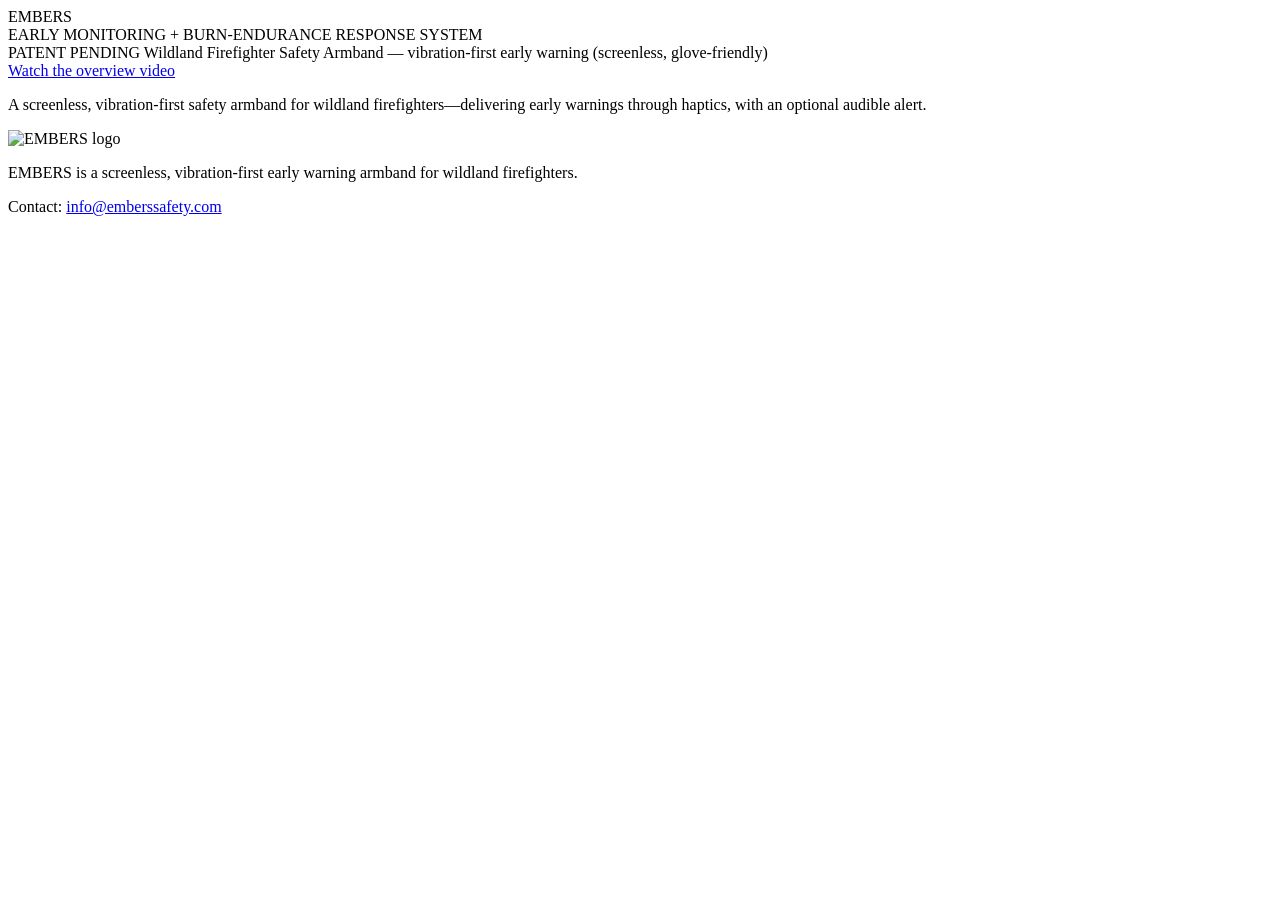
==== commit f24cafcd: "Update index.html" ====
--- a/index.html
+++ b/index.html
@@ -10,7 +10,8 @@
   <link rel="preconnect" href="https://fonts.gstatic.com" crossorigin>
   <link href="https://fonts.googleapis.com/css2?family=Oswald:wght@300;400;500;600;700&display=swap" rel="stylesheet">
 
-  <link rel="stylesheet" href="./styles.css" />
+  <!-- IMPORTANT: point to the NEW css file -->
+  <link rel="stylesheet" href="./styles-v2.css" />
 </head>
 
 <body>
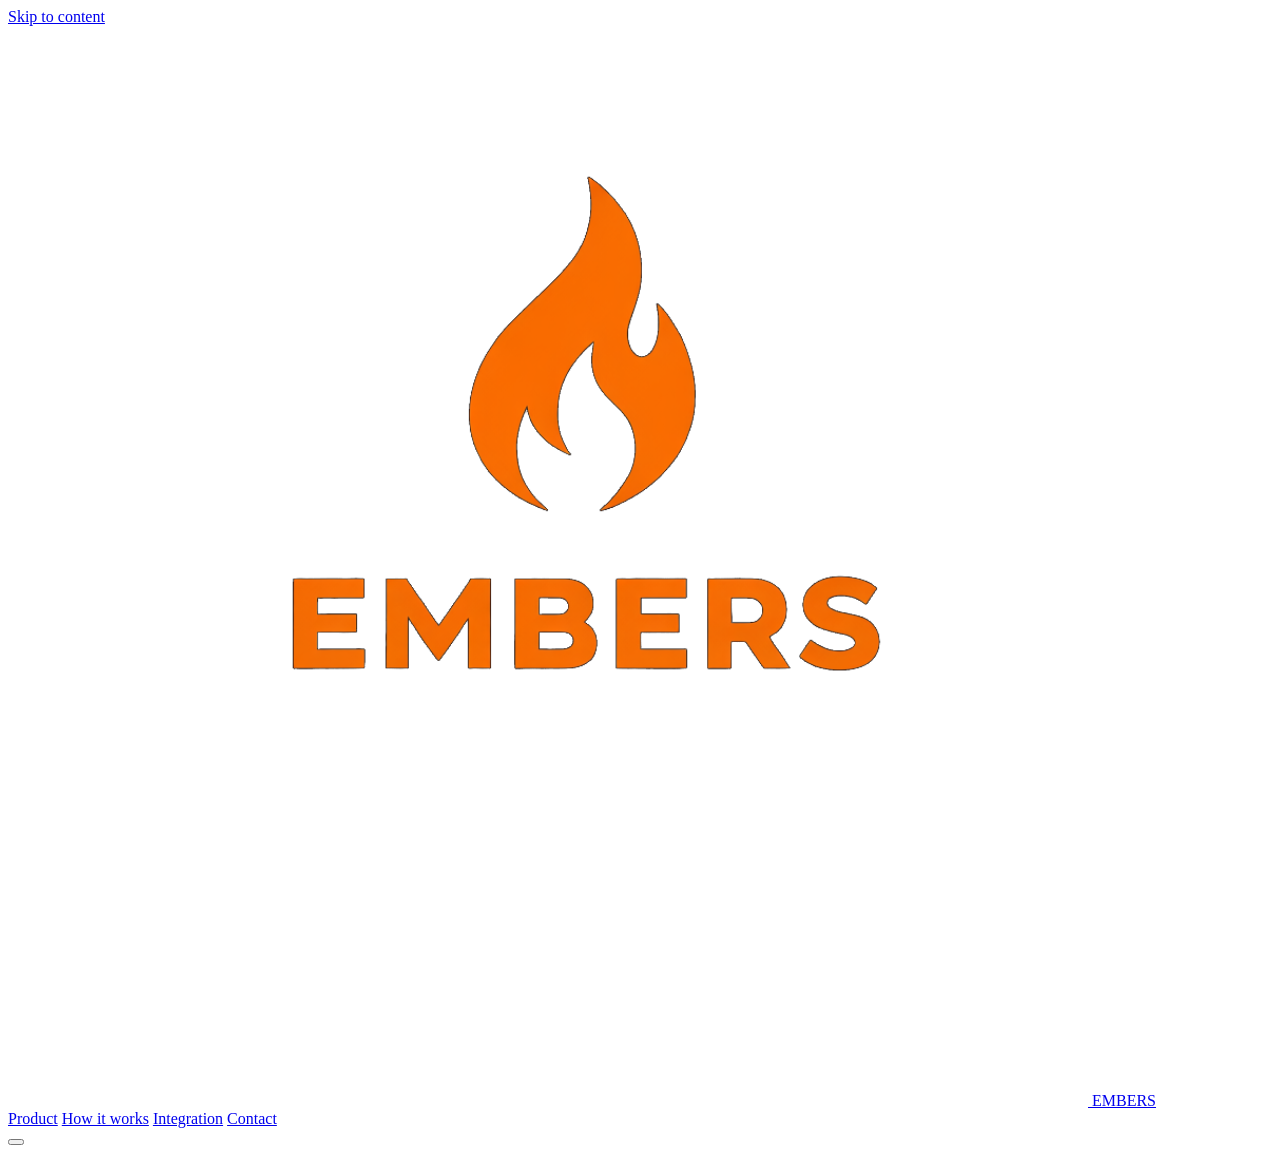
==== commit e715d237: "Update index.html" ====
--- a/index.html
+++ b/index.html
@@ -1,65 +1,62 @@
 <!doctype html>
 <html lang="en">
-<head>
-  <meta charset="utf-8" />
-  <meta name="viewport" content="width=device-width,initial-scale=1" />
-  <title>EMBERS</title>
+  <head>
+    <meta charset="UTF-8" />
+    <meta name="viewport" content="width=device-width, initial-scale=1.0" />
+    <title>EMBERS — Wildland Firefighter Safety Armband</title>
+    <meta
+      name="description"
+      content="EMBERS is a screenless, vibration-first early warning safety armband for wildland firefighters—delivering alerts through haptics, with an optional audible alert."
+    />
 
-  <!-- Oswald font -->
-  <link rel="preconnect" href="https://fonts.googleapis.com">
-  <link rel="preconnect" href="https://fonts.gstatic.com" crossorigin>
-  <link href="https://fonts.googleapis.com/css2?family=Oswald:wght@300;400;500;600;700&display=swap" rel="stylesheet">
+    <!-- Social cards -->
+    <meta property="og:title" content="EMBERS — Early Monitoring + Burn‑Endurance Response System" />
+    <meta
+      property="og:description"
+      content="Wildland Firefighter Safety Armband — vibration-first early warning (screenless, glove-friendly)."
+    />
+    <meta property="og:type" content="website" />
+    <meta property="og:image" content="embers-logo.png" />
 
-  <!-- IMPORTANT: point to the NEW css file -->
-  <link rel="stylesheet" href="./styles-v2.css" />
-</head>
+    <!-- Fonts -->
+    <link rel="preconnect" href="https://fonts.googleapis.com" />
+    <link rel="preconnect" href="https://fonts.gstatic.com" crossorigin />
+    <link
+      href="https://fonts.googleapis.com/css2?family=Inter:wght@400;500;600;700&display=swap"
+      rel="stylesheet"
+    />
 
-<body>
-  <main class="screen">
-    <header class="top">
-      <div class="wordmark">
-        <div class="name">
-          EMBERS
-          <span class="underline" aria-hidden="true"></span>
-        </div>
-        <div class="acronym">EARLY MONITORING + BURN‑ENDURANCE RESPONSE SYSTEM</div>
+    <link rel="stylesheet" href="styles-v2.css" />
+    <script defer src="script.js"></script>
+  </head>
+
+  <body>
+    <a class="skip-link" href="#main">Skip to content</a>
+
+    <!-- Top nav -->
+    <header class="nav">
+      <div class="container nav__inner">
+        <a class="brand" href="#">
+          <img class="brand__mark" src="embers-logo.png" alt="EMBERS logo" />
+          <span class="brand__name">EMBERS</span>
+        </a>
+
+        <nav class="nav__links" aria-label="Primary">
+          <a href="#product">Product</a>
+          <a href="#how">How it works</a>
+          <a href="#integration">Integration</a>
+          <a class="btn btn--ghost" href="#contact">Contact</a>
+        </nav>
+
+        <button class="nav__menu" type="button" aria-label="Open menu" aria-expanded="false">
+          <span></span><span></span><span></span>
+        </button>
       </div>
-
-      <div class="status">
-        <span class="pill">PATENT PENDING</span>
-        <span class="dot"></span>
-        <span class="tag">Wildland Firefighter Safety Armband — vibration‑first early warning (screenless, glove‑friendly)</span>
-      </div>
-
-      <div class="cta-row">
-        <a class="yt-btn yt-btn--primary"
-           href="https://www.youtube.com/watch?v=4FvP-EvXo1s"
-           target="_blank"
-           rel="noopener noreferrer">
-          Watch the overview video
-        </a>
-      </div>
-
-      <p class="simple-blurb">
-        A screenless, vibration‑first safety armband for wildland firefighters—delivering early warnings through haptics, with an optional audible alert.
-      </p>
     </header>
 
-    <section class="void" aria-hidden="true"></section>
-
-    <footer class="bottom">
-      <div class="brand-lockup brand-lockup--hero">
-        <img class="logo logo--hero" src="./assets/embers-logo.png" alt="EMBERS logo">
-      </div>
-
-      <p class="one-line one-line--center">
-        EMBERS is a screenless, vibration‑first early warning armband for wildland firefighters.
-      </p>
-
-      <p class="contact-line">
-        Contact: <a class="contact-link" href="mailto:info@emberssafety.com">info@emberssafety.com</a>
-      </p>
-    </footer>
-  </main>
-</body>
-</html>
+    <main id="main">
+      <!-- Hero -->
+      <section class="hero">
+        <div class="container hero__grid">
+          <div class="hero__copy">
+            <div class
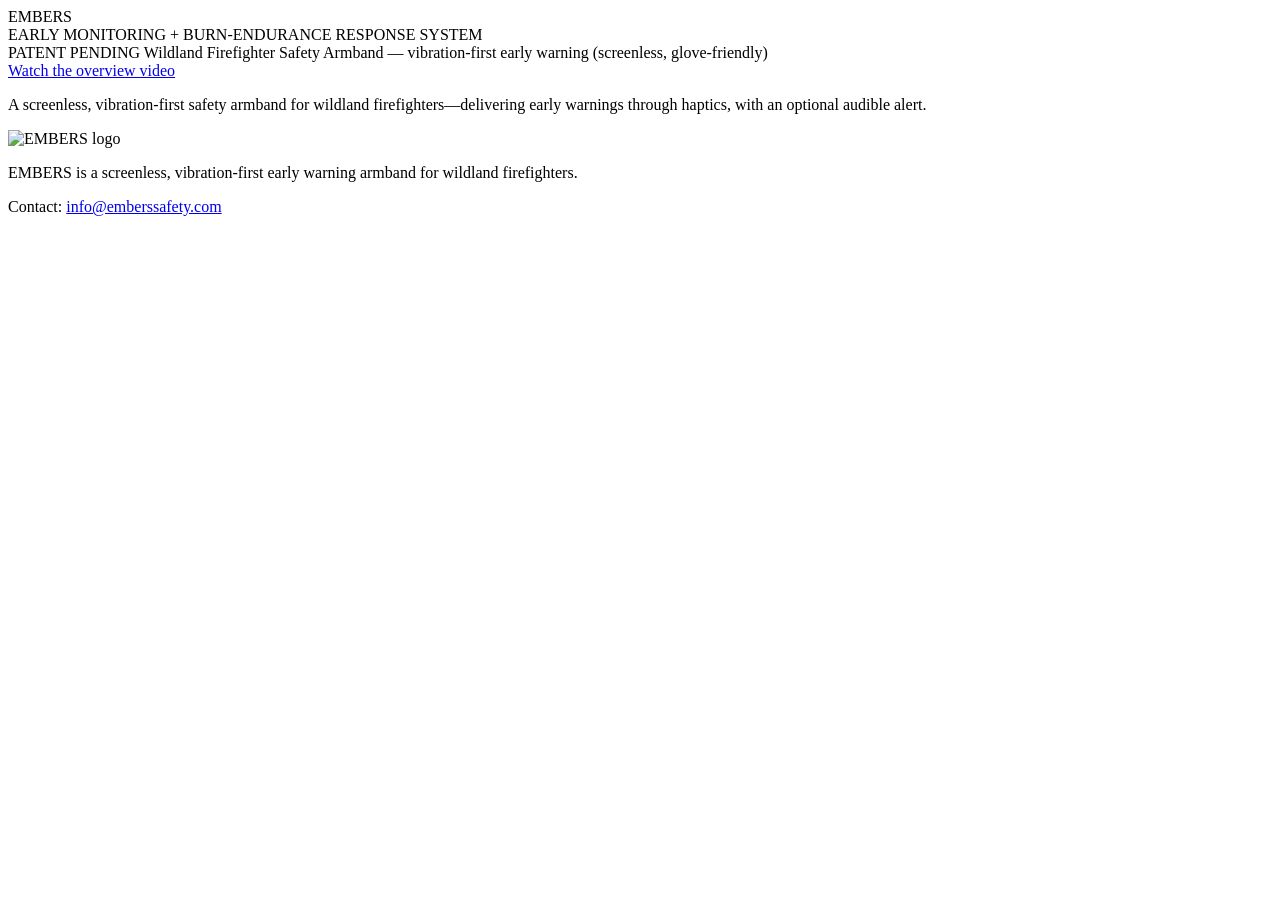
==== commit a00f04ab: "Update index.html" ====
--- a/index.html
+++ b/index.html
@@ -1,62 +1,65 @@
 <!doctype html>
 <html lang="en">
-  <head>
-    <meta charset="UTF-8" />
-    <meta name="viewport" content="width=device-width, initial-scale=1.0" />
-    <title>EMBERS — Wildland Firefighter Safety Armband</title>
-    <meta
-      name="description"
-      content="EMBERS is a screenless, vibration-first early warning safety armband for wildland firefighters—delivering alerts through haptics, with an optional audible alert."
-    />
+<head>
+  <meta charset="utf-8" />
+  <meta name="viewport" content="width=device-width,initial-scale=1" />
+  <title>EMBERS</title>
 
-    <!-- Social cards -->
-    <meta property="og:title" content="EMBERS — Early Monitoring + Burn‑Endurance Response System" />
-    <meta
-      property="og:description"
-      content="Wildland Firefighter Safety Armband — vibration-first early warning (screenless, glove-friendly)."
-    />
-    <meta property="og:type" content="website" />
-    <meta property="og:image" content="embers-logo.png" />
+  <!-- Oswald font -->
+  <link rel="preconnect" href="https://fonts.googleapis.com">
+  <link rel="preconnect" href="https://fonts.gstatic.com" crossorigin>
+  <link href="https://fonts.googleapis.com/css2?family=Oswald:wght@300;400;500;600;700&display=swap" rel="stylesheet">
 
-    <!-- Fonts -->
-    <link rel="preconnect" href="https://fonts.googleapis.com" />
-    <link rel="preconnect" href="https://fonts.gstatic.com" crossorigin />
-    <link
-      href="https://fonts.googleapis.com/css2?family=Inter:wght@400;500;600;700&display=swap"
-      rel="stylesheet"
-    />
+  <!-- IMPORTANT: point to the NEW css file -->
+  <link rel="stylesheet" href="./styles-v2.css" />
+</head>
 
-    <link rel="stylesheet" href="styles-v2.css" />
-    <script defer src="script.js"></script>
-  </head>
+<body>
+  <main class="screen">
+    <header class="top">
+      <div class="wordmark">
+        <div class="name">
+          EMBERS
+          <span class="underline" aria-hidden="true"></span>
+        </div>
+        <div class="acronym">EARLY MONITORING + BURN‑ENDURANCE RESPONSE SYSTEM</div>
+      </div>
 
-  <body>
-    <a class="skip-link" href="#main">Skip to content</a>
+      <div class="status">
+        <span class="pill">PATENT PENDING</span>
+        <span class="dot"></span>
+        <span class="tag">Wildland Firefighter Safety Armband — vibration‑first early warning (screenless, glove‑friendly)</span>
+      </div>
 
-    <!-- Top nav -->
-    <header class="nav">
-      <div class="container nav__inner">
-        <a class="brand" href="#">
-          <img class="brand__mark" src="embers-logo.png" alt="EMBERS logo" />
-          <span class="brand__name">EMBERS</span>
+      <div class="cta-row">
+        <a class="yt-btn yt-btn--primary"
+           href="https://www.youtube.com/watch?v=4FvP-EvXo1s"
+           target="_blank"
+           rel="noopener noreferrer">
+          Watch the overview video
         </a>
+      </div>
 
-        <nav class="nav__links" aria-label="Primary">
-          <a href="#product">Product</a>
-          <a href="#how">How it works</a>
-          <a href="#integration">Integration</a>
-          <a class="btn btn--ghost" href="#contact">Contact</a>
-        </nav>
-
-        <button class="nav__menu" type="button" aria-label="Open menu" aria-expanded="false">
-          <span></span><span></span><span></span>
-        </button>
-      </div>
+      <p class="simple-blurb">
+        A screenless, vibration‑first safety armband for wildland firefighters—delivering early warnings through haptics, with an optional audible alert.
+      </p>
     </header>
 
-    <main id="main">
-      <!-- Hero -->
-      <section class="hero">
-        <div class="container hero__grid">
-          <div class="hero__copy">
-            <div class
+    <section class="void" aria-hidden="true"></section>
+
+    <footer class="bottom">
+      <div class="brand-lockup brand-lockup--hero">
+        <img class="logo logo--hero" src="./assets/embers-logo.png" alt="EMBERS logo">
+      </div>
+
+      <p class="one-line one-line--center">
+        EMBERS is a screenless, vibration‑first early warning armband for wildland firefighters.
+      </p>
+
+      <p class="contact-line">
+        Contact: <a class="contact-link" href="mailto:info@emberssafety.com">info@emberssafety.com</a>
+      </p>
+    </footer>
+  </main>
+</body>
+</html>
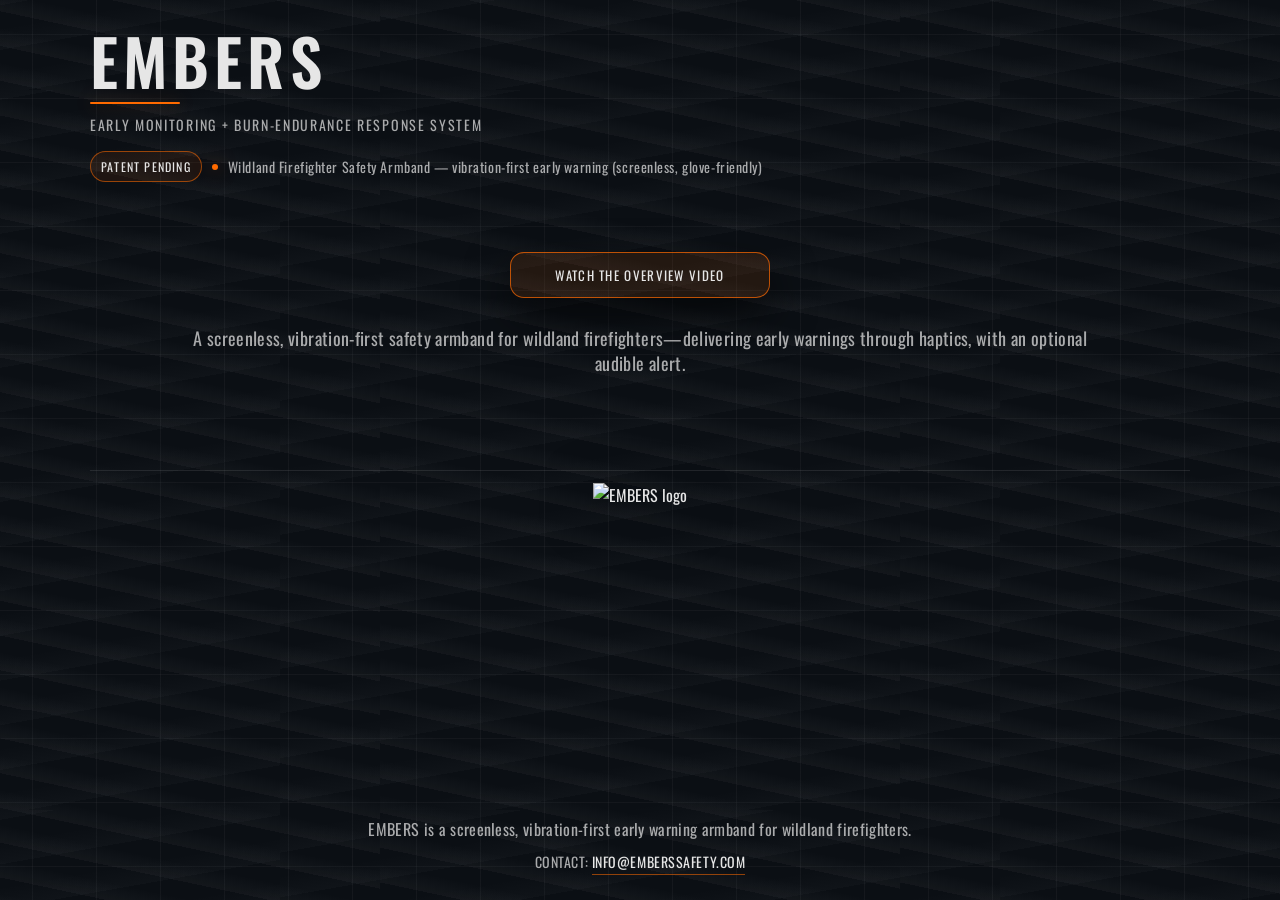
==== commit 8ead90db: "Update stylesheet link and modify HTML structure" ====
--- a/index.html
+++ b/index.html
@@ -5,13 +5,11 @@
   <meta name="viewport" content="width=device-width,initial-scale=1" />
   <title>EMBERS</title>
 
-  <!-- Oswald font -->
   <link rel="preconnect" href="https://fonts.googleapis.com">
   <link rel="preconnect" href="https://fonts.gstatic.com" crossorigin>
   <link href="https://fonts.googleapis.com/css2?family=Oswald:wght@300;400;500;600;700&display=swap" rel="stylesheet">
 
-  <!-- IMPORTANT: point to the NEW css file -->
-  <link rel="stylesheet" href="./styles-v2.css" />
+  <link rel="stylesheet" href="./styles.css" />
 </head>
 
 <body>
@@ -20,7 +18,7 @@
       <div class="wordmark">
         <div class="name">
           EMBERS
-          <span class="underline" aria-hidden="true"></span>
+          <span class="name-underline" aria-hidden="true"></span>
         </div>
         <div class="acronym">EARLY MONITORING + BURN‑ENDURANCE RESPONSE SYSTEM</div>
       </div>
--- a/styles.css
+++ b/styles.css
@@ -0,0 +1,245 @@
+:root{
+  --bg: #0B0F14;
+  --text: #E6E6E6;
+  --muted: rgba(230,230,230,.72);
+  --faint: rgba(230,230,230,.12);
+  --accent: #FF6A00;
+
+  --max: 1100px;
+}
+
+*{ box-sizing:border-box; }
+html,body{ height:100%; }
+
+body{
+  margin:0;
+  font-family: "Oswald", system-ui, -apple-system, Segoe UI, Roboto, Arial, sans-serif;
+  color: var(--text);
+  background: var(--bg);
+}
+
+.screen{
+  min-height:100vh;
+  display:flex;
+  flex-direction:column;
+  justify-content:space-between;
+  padding: 28px 22px;
+  background: var(--bg);
+
+  background-image:
+    linear-gradient(to right, rgba(230,230,230,.045) 1px, transparent 1px),
+    linear-gradient(to bottom, rgba(230,230,230,.04) 1px, transparent 1px),
+    repeating-linear-gradient(
+      12deg,
+      rgba(230,230,230,.035) 0px,
+      rgba(230,230,230,.035) 1px,
+      transparent 18px,
+      transparent 34px
+    ),
+    repeating-linear-gradient(
+      -10deg,
+      rgba(230,230,230,.02) 0px,
+      rgba(230,230,230,.02) 1px,
+      transparent 22px,
+      transparent 44px
+    );
+
+  background-size:
+    64px 64px,
+    64px 64px,
+    520px 520px,
+    720px 720px;
+
+  background-position:
+    center,
+    center,
+    center,
+    center;
+}
+
+.top, .bottom{
+  max-width: var(--max);
+  width: 100%;
+  margin: 0 auto;
+}
+
+.wordmark .name{
+  font-size: 64px;
+  letter-spacing: .08em;
+  font-weight: 600;
+  line-height: 1;
+  display: inline-block;
+}
+
+.wordmark .name .name-underline{
+  display: block;
+  margin-top: 10px;
+  width: 1.4em;
+  max-width: 120px;
+  height: 2px;
+  background: var(--accent);
+  border-radius: 999px;
+  box-shadow: 0 0 18px rgba(255,106,0,.35);
+}
+
+.wordmark .acronym{
+  margin-top: 10px;
+  font-size: 14px;
+  letter-spacing: .12em;
+  text-transform: uppercase;
+  color: var(--muted);
+}
+
+.status{
+  margin-top: 16px;
+  display:flex;
+  flex-wrap:wrap;
+  gap: 10px;
+  align-items:center;
+  color: var(--muted);
+  font-size: 14px;
+  letter-spacing: .04em;
+}
+
+.pill{
+  border: 1px solid rgba(255,106,0,.55);
+  color: var(--text);
+  padding: 6px 10px;
+  border-radius: 999px;
+  text-transform: uppercase;
+  letter-spacing: .10em;
+  font-size: 12px;
+  background: rgba(255,106,0,.08);
+}
+
+.dot{
+  width:6px;
+  height:6px;
+  border-radius:99px;
+  background: var(--accent);
+  box-shadow: 0 0 18px rgba(255,106,0,.55);
+}
+
+.tag{ color: var(--muted); }
+
+.cta-row{
+  margin-top: 70px;
+  display:flex;
+  justify-content:center;
+}
+
+.yt-btn{
+  display:inline-flex;
+  align-items:center;
+  justify-content:center;
+  padding: 12px 18px;
+  border-radius: 14px;
+  border: 1px solid rgba(255,106,0,.70);
+  background: rgba(255,106,0,.10);
+  color: var(--text);
+  text-decoration:none;
+  text-transform: uppercase;
+  letter-spacing: .10em;
+  font-size: 13px;
+  min-width: 260px;
+}
+
+.yt-btn--primary{
+  box-shadow: 0 18px 44px rgba(0,0,0,.55);
+}
+
+.yt-btn:hover{
+  background: rgba(255,106,0,.16);
+  border-color: rgba(255,106,0,.95);
+}
+
+.simple-blurb{
+  margin: 28px auto 0 auto;
+  max-width: 920px;
+  text-align: center;
+  color: var(--muted);
+  font-size: 18px;
+  letter-spacing: .02em;
+  line-height: 1.4;
+}
+
+.void{
+  flex: 0.15;
+  min-height: 0;
+}
+
+.bottom{
+  padding-top: 14px;
+}
+
+.one-line{
+  margin: 0;
+  color: var(--muted);
+  font-size: 16px;
+  letter-spacing: .02em;
+}
+
+.one-line--center{
+  text-align:center;
+  margin-top: 14px;
+}
+
+.contact-line{
+  margin: 10px 0 0 0;
+  text-align:center;
+  color: var(--muted);
+  font-size: 14px;
+  letter-spacing: .04em;
+  text-transform: uppercase;
+}
+
+.contact-link{
+  color: var(--text);
+  text-decoration: none;
+  border-bottom: 1px solid rgba(255,106,0,.55);
+  padding-bottom: 2px;
+}
+
+.contact-link:hover{
+  border-bottom-color: rgba(255,106,0,.95);
+}
+
+.brand-lockup{
+  display:flex;
+  align-items:center;
+  gap: 16px;
+  padding-top: 10px;
+  border-top: 1px solid rgba(230,230,230,.10);
+}
+
+.brand-lockup--hero{
+  justify-content:center;
+  align-items:flex-end;
+  padding-top: 12px;
+  border-top: 1px solid rgba(230,230,230,.10);
+}
+
+.logo{
+  height: 54px;
+  width: auto;
+  display:block;
+  filter: drop-shadow(0 10px 26px rgba(0,0,0,.60));
+}
+
+.logo--hero{
+  height: 320px;
+  max-width: min(92vw, 1100px);
+  width: auto;
+}
+
+@media (max-width: 520px){
+  .wordmark .name{ font-size: 44px; }
+  .wordmark .name .name-underline{ margin-top: 8px; height: 2px; }
+  .wordmark .acronym{ font-size: 13px; }
+  .cta-row{ margin-top: 42px; }
+  .simple-blurb{ font-size: 16px; margin-top: 18px; }
+  .one-line{ font-size: 15px; }
+  .yt-btn{ min-width: 0; width: 100%; }
+  .void{ flex: 0.10; min-height: 0; }
+  .logo--hero{ height: 210px; }
+}
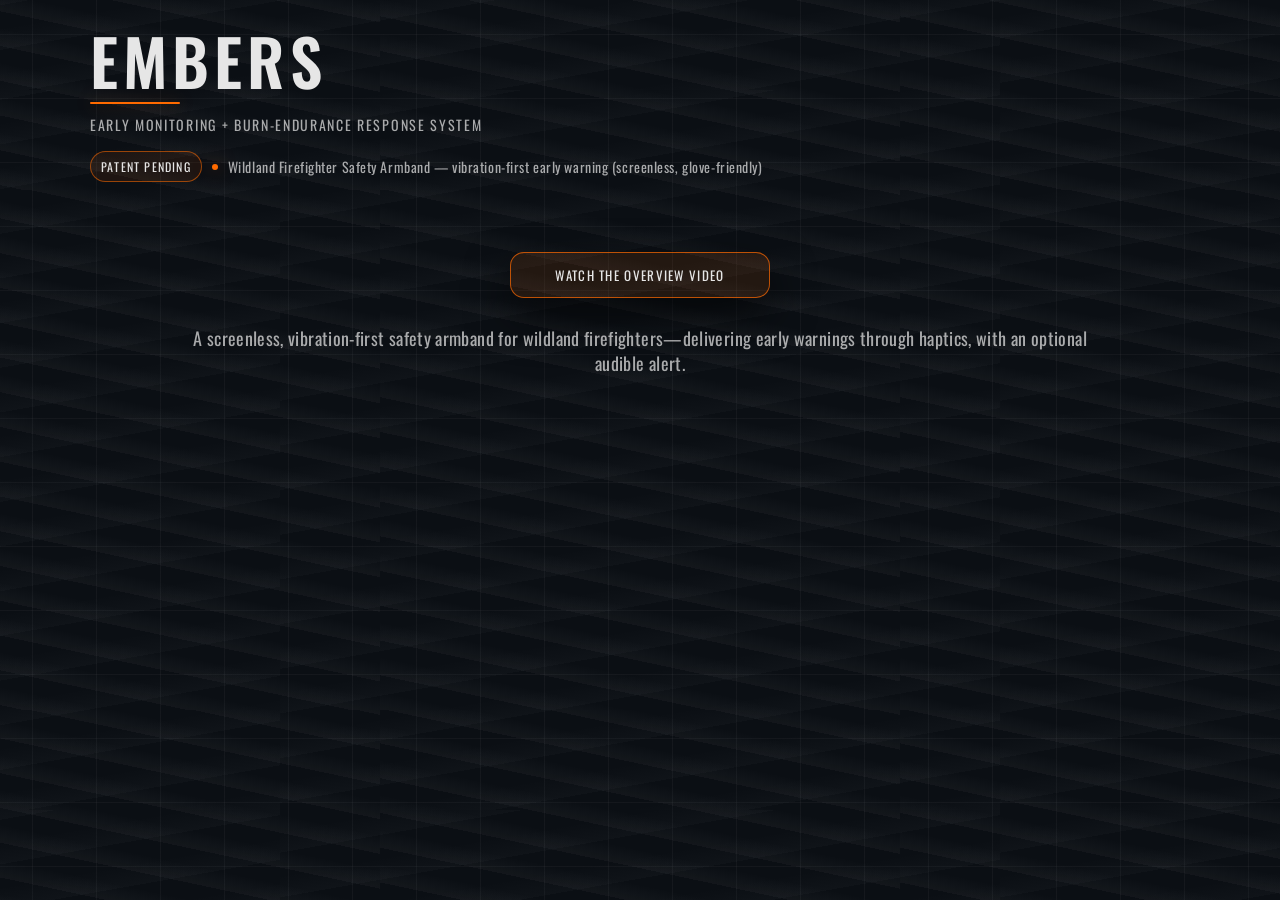
==== commit 3529f4a5: "Change title and remove footer from index.html Updated the title and removed footer content." ====
--- a/index.html
+++ b/index.html
@@ -3,7 +3,7 @@
 <head>
   <meta charset="utf-8" />
   <meta name="viewport" content="width=device-width,initial-scale=1" />
-  <title>EMBERS</title>
+  <title>EMBERS TEST 123</title>
 
   <link rel="preconnect" href="https://fonts.googleapis.com">
   <link rel="preconnect" href="https://fonts.gstatic.com" crossorigin>
@@ -46,18 +46,4 @@
     <section class="void" aria-hidden="true"></section>
 
     <footer class="bottom">
-      <div class="brand-lockup brand-lockup--hero">
-        <img class="logo logo--hero" src="./assets/embers-logo.png" alt="EMBERS logo">
-      </div>
-
-      <p class="one-line one-line--center">
-        EMBERS is a screenless, vibration‑first early warning armband for wildland firefighters.
-      </p>
-
-      <p class="contact-line">
-        Contact: <a class="contact-link" href="mailto:info@emberssafety.com">info@emberssafety.com</a>
-      </p>
-    </footer>
-  </main>
-</body>
-</html>
+      <div class="brand-lockup brand-lockup
